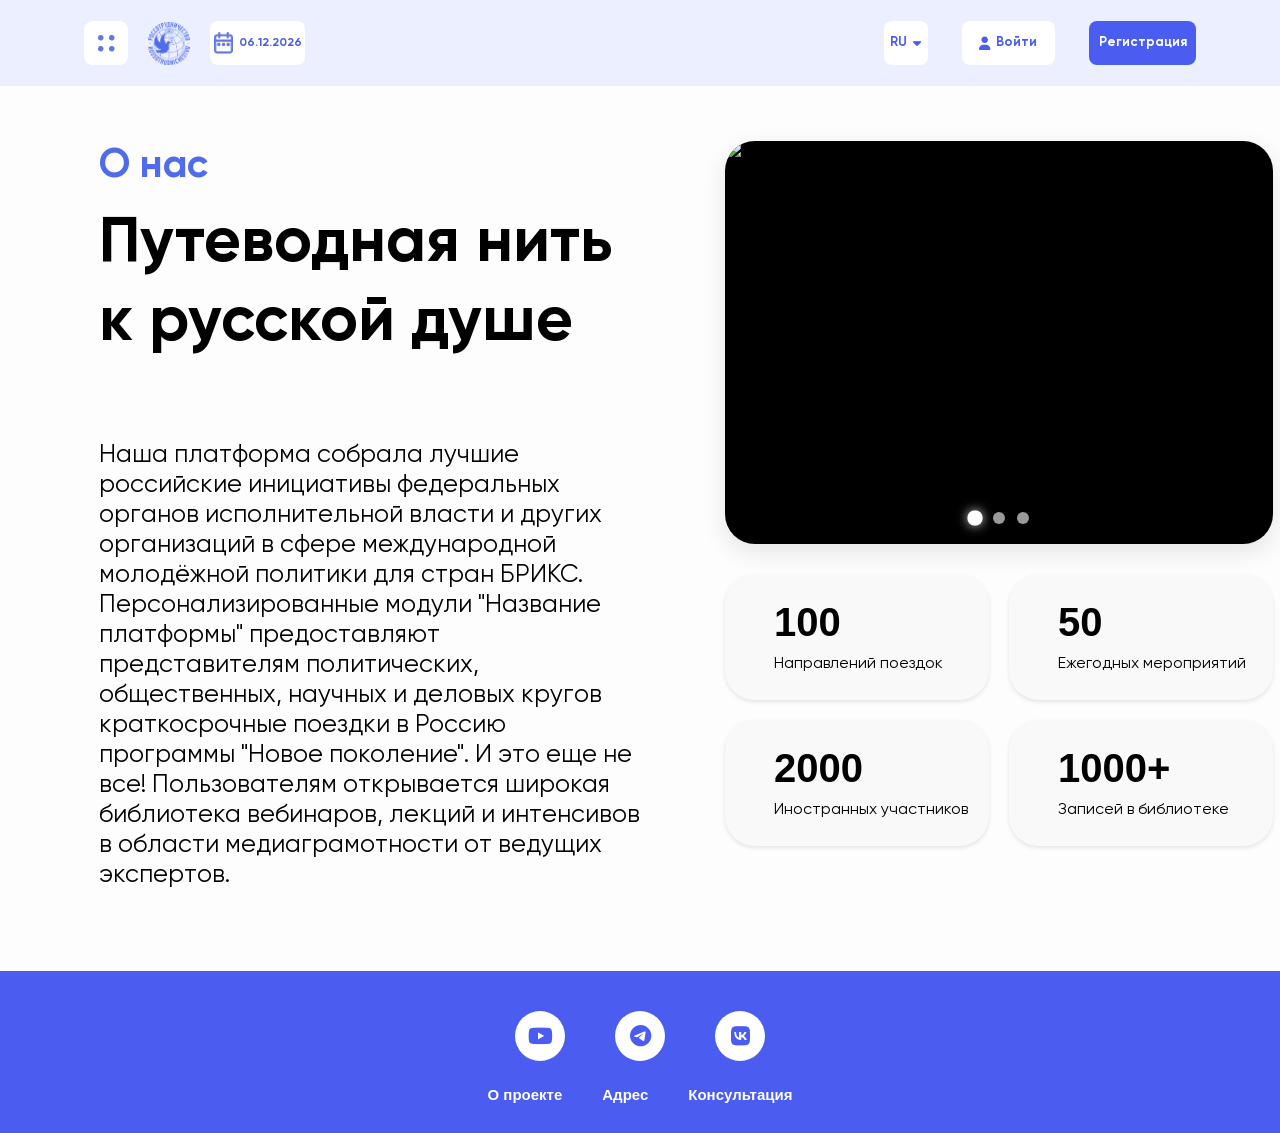
==== HTML/about.html @ 33af3122 "add new pages" ====
<!DOCTYPE html>
<html lang="ru">
<head>
  <meta charset="UTF-8">
  <meta name="viewport" content="width=device-width, initial-scale=1.0">
  <title>О нас</title>
   <link rel="stylesheet" href="/CSS/about.css">
  <link rel="stylesheet" href="/CSS/header_footer.css?v=1" />
  <link rel="stylesheet" href="https://cdnjs.cloudflare.com/ajax/libs/font-awesome/6.5.0/css/all.min.css">
  <link rel="stylesheet" href="path/to/font-awesome/css/all.min.css">
    
</head>

<body>
    <!-- ===== HEADER ===== -->
  <div data-include="/partials/header.html"></div>
  <!-- ===== MAIN CONTENT ===== -->
  <main>
    <section class="hero-section">
      <div class="container hero-container">
        <div class="hero-content">
          <!-- SLIDER LEFT SIDE-->
          <div class="hero-left">
            <p class="page-name">О нас</p>
            <h1 class="hero-title">Путеводная нить к русской душе</h1>
            <p class="hero-description">
              Наша платформа собрала лучшие российские инициативы федеральных органов исполнительной власти и других организаций 
              в сфере международной молодёжной политики для стран БРИКС. Персонализированные модули "Название платформы" предоставляют представителям политических, общественных, научных и деловых кругов краткосрочные поездки в Россию программы "Новое поколение". И это еще не все! Пользователям открывается широкая библиотека вебинаров, лекций 
              и интенсивов в области медиаграмотности 
              от ведущих экспертов.
            </p>
          </div>
          
          <!-- SLIDER RIGHT SIDE -->
          <div class="hero-right">
            <div class="slider-container">
              <div class="slider">
                <div class="slide active">
                    <img src="/PICS_LOGOs/about1.png" alt="Проекты" class="slider-image">
                </div>
                 <div class="slide">
                    <img src="/PICS_LOGOs/about2.jpg" alt="Проекты" class="slider-image">
                  </div>
                  <div class="slide">
                    <img src="/PICS_LOGOs/about3.jpg" alt="Курсы" class="slider-image">
                  </div>
                </div>
                <div class="slider-dots">
                  <span class="dot active" data-slide="0"></span>
                  <span class="dot" data-slide="1"></span>
                  <span class="dot" data-slide="2"></span>
                </div>
              </div>
              
              <div class="mini-banners-right">
                <!-- Минибаннер 1 -->
                <div class="mini-banner">
                  <h3 class="mini-banner-title">100</h3>
                  <p class="mini-banner-text">
                    Направлений поездок
                  </p>
                </div>
                
                <!-- Минибаннер 2 -->
                <div class="mini-banner">
                  <h3 class="mini-banner-title">50</h3>
                  <p class="mini-banner-text">
                    Ежегодных мероприятий
                  </p>
                </div>
                
                <!-- Минибаннер 3 -->
                <div class="mini-banner">
                  <h3 class="mini-banner-title">2000</h3>
                  <p class="mini-banner-text">
                    Иностранных участников
                  </p>
                </div>
                
                <!-- Минибаннер 4 -->
                <div class="mini-banner">
                  <h3 class="mini-banner-title">1000+</h3>
                  <p class="mini-banner-text">
                    Записей в библиотеке
                  </p>
                </div>
              </div>
            </div>
          </div>
        </div>
      </div>
    </section>
  </main>
 <!-- ===== FOOTER ===== -->
  <div data-include="/partials/footer.html"></div>
  <script src="/JS/main.js"></script>
  <script src="/JS/main_page.js"></script>
</body>
</html>
---- CSS/about.css ----
/* === FONTS === */
@font-face {
  font-family: 'Gilroy bold';
  src: url('../font/Gilroy-Bold.woff2') format('woff2');
}
@font-face {
  font-family: 'Gilroy medium';
  src: url('../font/Gilroy-Medium.woff2') format('woff2');
}
@font-face {
  font-family: 'Gilroy semibold';
  src: url('../font/Gilroy-Semibold.woff2') format('woff2');
}
@font-face {
  font-family: 'Gilroy regular';
  src: url('../font/Gilroy-Regular.woff2') format('woff2');
}
@font-face {
  font-family: 'Gilroy bold2';
  src: url('../font/Gilroy-Bold.woff') format('woff');
}

/* === HERO SECTION === */
.hero-section {
  padding: 40px 0 20px;
  margin-top: 0;
}

.hero-container {
  max-width: 1200px;
  margin: 0 auto;
  padding: 0 20px;
}

.hero-content {
  display: flex;
  gap: 85px; 
  align-items: flex-start;
  margin-bottom: 30px;
  padding: 15px;
}

/*=== SLIDER LEFT SIDE ===*/
.page-name {
  font-family: 'Gilroy bold2', sans-serif; 
  color: #506CEB;
  font-size: 40px;
  margin-bottom: 14px;
}

.hero-left {
  flex: 0 0 50%; 
  display: flex;
  flex-direction: column;
  justify-content: flex-start;
}

.hero-title {
  font-family: 'Gilroy bold2', sans-serif; 
  font-size: 64px; 
  margin-bottom: 68px;
  line-height: auto;
}

.hero-description {
  font-family: 'Gilroy regular', sans-serif;
  margin-top: 10px;
  font-size: 25px;
  line-height: auto;
  color: black;
  margin-bottom: 15px;
  max-width: 100%;
}

/* === SLIDER STYLES === */
.slider-container {
  width: 100%;
  max-width: 549px;
  height: 403px;
  border-radius: 30px;
  overflow: hidden;
  box-shadow: 0 8px 24px rgba(0, 0, 0, 0.1);
  background: #000;
  margin-left: auto; 
  position: relative; 
}

.slider {
  position: relative;
  width: 100%;
  height: 100%;
}

.slide {
  position: absolute;
  top: 0;
  left: 0;
  width: 100%;
  height: 100%;
  opacity: 0;
  transition: opacity 0.5s ease;
}

.slide.active {
  opacity: 1;
}

/* === STYLES FOR VIDEOS & IMAGES === */
.slider-video,
.slider-image {
  width: 100%;
  height: 100%;
  object-fit: cover;
  border-radius: 10px;
}

/* === DOTS IN THE BANNER === */
.slider-dots {
  position: absolute;
  bottom: 20px;
  left: 50%;
  transform: translateX(-50%);
  display: flex;
  gap: 12px;
  z-index: 10;
}

.dot {
  width: 12px;
  height: 12px;
  border-radius: 50%;
  background: rgba(255, 255, 255, 0.6);
  cursor: pointer;
  transition: all 0.3s ease;
  border: 2px solid transparent;
}

.dot.active {
  background: #ffffff;
  transform: scale(1.3);
  box-shadow: 0 0 8px rgba(255, 255, 255, 0.8);
}

.dot:hover {
  background: rgba(255, 255, 255, 0.9);
  transform: scale(1.2);
}

/* === RIGHT SIDE CONTAINER === */
.hero-right {
  flex: 1;
  display: flex;
  flex-direction: column;
  align-items: flex-end;
}
.mini-banners-right {
  display: grid;
  grid-template-columns: repeat(2, 264px);
  gap: 20px;
  margin-top: 30px;
  width: calc(264px * 2 + 20px);
}

.mini-banner {
  width: 264px;
  height: 126px;
  background-color: #F9F9F9;
  border-radius: 30px;
  padding-left: 16px;
  padding-top: 26px;
  box-shadow: 0 2px 4px rgba(0, 0, 0, 0.1);
  transition: transform 0.3s ease, box-shadow 0.3s ease;
  position: relative;
}

.mini-banner:hover {
  transform: translateY(-3px);
  box-shadow: 0 4px 8px rgba(0, 0, 0, 0.15);
}

.mini-banner-title {
  font-size: 40px;
  margin-bottom: 10px;
  padding-left: 33px;
}

.mini-banner-text {
  font-size: 16px;
  line-height: auto;
  font-family: 'Gilroy regular', sans-serif;
  padding-left: 33px;
}
---- CSS/header_footer.css ----
/* === FONTS === */
@font-face {
  font-family: 'Gilroy Bold';
  src: url('/fonts/Gilroy-Bold.woff2') format('woff2');
  font-weight: 700;
  font-style: normal;
  font-display: swap;
}

/* === RESET === */
* {
  margin: 0;
  padding: 0;
  box-sizing: border-box;
  font-family: 'Gilroy Bold', sans-serif;
}

/* === GENERAL === */
body {
  background-color: #fdfdfd;
  display: flex;
  flex-direction: column;
  min-height: 86px;
}

.container {
  width: 90%;
  max-width: 1200px;
  margin: 0 auto;
}

/* === HEADER === */
.site-header {
  position: relative;
  z-index: 1000;
  background-color: #EBEFFF;
  padding: 0;
  height: 86px;
  font-family: 'Gilroy Bold', sans-serif;
}

.header-container {
  display: flex;
  justify-content: space-between;
  align-items: center;
  max-width: 1300px;
  margin: 0 auto;
  padding: 0 20px;
  height: 86px;
  overflow: visible;
}

/* === LEFT SECTION === */
.header-left {
  display: flex;
  align-items: center;
  gap: 20px;
}

.menu-btn {
  background-color: rgba(100, 120, 255, 0.15);
  border: none;
  border-radius: 8px;
  width: 44px;
  height: 44px;
  display: flex;
  align-items: center;
  justify-content: center;
  cursor: pointer;
  transition: all 0.3s ease;
}

.menu-btn i {
  font-size: 1.4rem;
  color: #4a5fdc;
  display: flex;
  align-items: center;
  justify-content: center;
}

.menu-btn:hover {
  background-color: #4a5fdc;
}
.menu-btn:hover i {
  color: #fff;
}

.header-logo {
  height: 43px;
  width: auto;
}
.date-icon{
  width: 20px;
  height: 22px;
}
.date-box {
  display: flex;
  align-items: center;
  justify-content: center;
  gap: 6px;
  background-color: #fff;
  border-radius: 8px;
  color: #4a5fdc;
  font-size: 12px;
  height: 44px;
  width: 95px;
  padding: 0 12px;
}
.date-box i {
  color: #4a5fdc;
  font-size: 13px;
  display: flex;
  align-items: center;
}

/* === RIGHT SECTION === */
.header-right {
  display: flex;
  align-items: center;
  gap: 34px;
  position: relative;
}

/* Buttons */
.lang-btn,
.login-btn {
  background-color: #fff;
  color: #4a5df0;
  border: none;
  border-radius: 8px;
  height: 44px;
  width: 93.5px;
  cursor: pointer;
  display: inline-flex;
  align-items: center;
  justify-content: center;
  gap: 6px;
  font-size: 13px;
  padding: 0 12px;
}

.register-btn {
  background-color: #4a5df0;
  color: #fff;
  border: none;
  height: 44px;
  width: 107px;
  border-radius: 8px;
  cursor: pointer;
  display: inline-flex;
  align-items: center;
  justify-content: center;
  font-size: 13px;
  padding: 0 12px;
}

/* Language switcher */
.language-switcher { 
  position: relative; 
}

.lang-btn {
  background-color: #fff;
  color: #4a5df0;
  border: none;
  border-radius: 8px;
  height: 44px;
  width: 44px;
  font-size: 13px;
  cursor: pointer;
  display: inline-flex;
  align-items: center;
  justify-content: center;
  gap: 6px;
  padding: 0;
}

.lang-menu {
  position: absolute;
  top: calc(100% + 6px);
  right: 0;
  min-width: 110px;
  background: #ffffff;
  border-radius: 10px;
  box-shadow: 0 12px 28px rgba(16, 32, 95, .12);
  list-style: none;
  padding: 6px;
  margin: 0;
  display: none;
  z-index: 1001;
}

.lang-menu.open { 
  display: block; 
}

.lang-menu li {
  padding: 8px 10px;
  border-radius: 8px;
  color: #344054;
  cursor: pointer;
  font-weight: 600;
  display: flex;
  align-items: center;
  justify-content: center;
}

/* === FOOTER === */
.site-footer {
  margin-top: auto;
  background-color: #4a5df0;
  color: white;
  padding: 40px 0 30px;
  text-align: center;
}

.footer-container {
  display: flex;
  flex-direction: column;
  align-items: center;
  gap: 25px;
}

.footer-icons {
  display: flex;
  justify-content: center;
  gap: 50px;
}
.footer-icons a {
  color: #4a5df0;
  background-color: white;
  font-size: 22px;
  width: 50px;
  height: 50px;
  display: flex;
  align-items: center;
  justify-content: center;
  border-radius: 50%;
  transition: transform 0.3s;
  text-decoration: none;
}
.footer-icons a:hover { 
  transform: scale(1.1); 
}

.footer-links {
  display: flex;
  justify-content: center;
  gap: 40px;
}
.footer-links a {
  color: white;
  text-decoration: none;
  font-size: 15px;
  font-weight: 600;
  transition: opacity 0.3s;
}
.footer-links a:hover { 
  opacity: 0.8; 
}

/* ===== Overlay behind the menu ===== */
.menu-overlay[hidden] { 
  display: none; 
}
.menu-overlay{
  position: fixed;
  inset: 0;
  background: rgba(15, 23, 42, .35);
  backdrop-filter: blur(2px);
  -webkit-backdrop-filter: blur(2px);
  z-index: 900;
}

/* ===== Mega menu panel ===== */
.mega-menu[hidden] { 
  display: none; 
}
.mega-menu{
  position: fixed;
  width: 350px;
  background: #fff;
  border-radius: 16px;
  box-shadow: 0 30px 60px rgba(2, 6, 23, .20);
  z-index: 901;
  opacity: 0;
  transform: translateY(6px);
  transition: opacity .15s ease, transform .15s ease;
}

.mega-menu.open{
  opacity: 1;
  transform: translateY(0);
}

.mega-inner{
  background: #fff;
  border-radius: 12px;
  padding: 18px 22px;
}

.menu-section + .menu-section{ 
  margin-top: 18px; 
}

.menu-caption{
  display: flex; 
  align-items: center; 
  gap: 10px;
  font-weight: 800; 
  font-size: 20px; 
  margin: 4px 0 10px;
}

.cap-ico{
  width: 28px; 
  height: 28px; 
  border-radius: 8px;
  display: grid; 
  place-items: center;
  background: #e9efff; 
  color: #3256ff;
}

.menu-list{ 
  list-style: none; 
  padding: 0; 
  margin: 0; 
}
.menu-list li{ 
  display: flex; 
  align-items: center; 
  gap: 10px; 
  padding: 6px 0; 
}
.menu-list li::before{
  content: ""; 
  width: 8px; 
  height: 8px; 
  border-radius: 50%;
  background: #3256ff;
}
.menu-list a{
  color: #111827; 
  text-decoration: none; 
  font-weight: 500;
}
.menu-list a:hover{ 
  text-decoration: underline; 
}
/* === FIX FOR MEGA-MENU LISTS === */
.menu-list {
    list-style: none !important;
    padding: 0 !important;
    margin: 0 !important;
}

.menu-list li {
    display: flex !important;
    align-items: center !important;
    gap: 10px !important;
    padding: 6px 0 !important;
    margin-bottom: 0 !important;
}

.menu-list li::before {
    content: "" !important;
    width: 8px !important;
    height: 8px !important;
    border-radius: 50% !important;
    background: #3256ff !important;
    flex-shrink: 0 !important;
}

.menu-list a {
    color: #111827 !important;
    text-decoration: none !important;
    font-weight: 500 !important;
    display: block !important;
}

.menu-list a:hover {
    text-decoration: underline !important;
}


.menu-list input[type="checkbox"] {
    display: none !important;
}

.menu-list label {
    display: flex !important;
    align-items: center !important;
    gap: 10px !important;
    cursor: pointer !important;
    width: 100% !important;
}
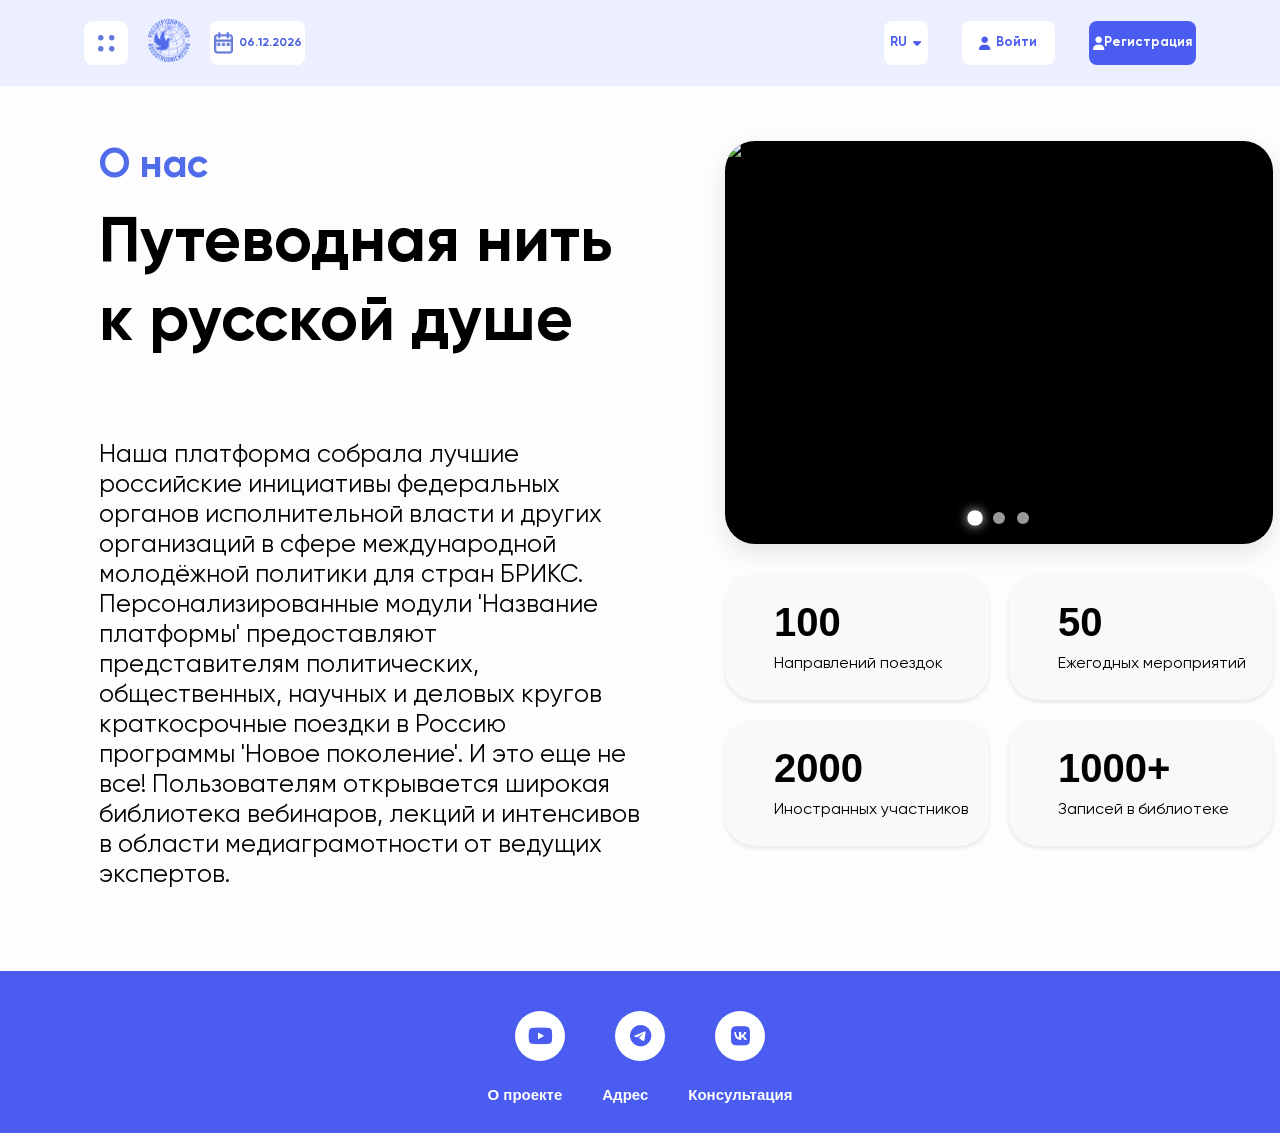
==== commit d2cc4e45: "add translations" ====
--- a/HTML/about.html
+++ b/HTML/about.html
@@ -4,16 +4,15 @@
   <meta charset="UTF-8">
   <meta name="viewport" content="width=device-width, initial-scale=1.0">
   <title>О нас</title>
-   <link rel="stylesheet" href="/CSS/about.css">
+  <link rel="stylesheet" href="/CSS/about.css">
   <link rel="stylesheet" href="/CSS/header_footer.css?v=1" />
   <link rel="stylesheet" href="https://cdnjs.cloudflare.com/ajax/libs/font-awesome/6.5.0/css/all.min.css">
-  <link rel="stylesheet" href="path/to/font-awesome/css/all.min.css">
-    
 </head>
 
 <body>
     <!-- ===== HEADER ===== -->
   <div data-include="/partials/header.html"></div>
+  
   <!-- ===== MAIN CONTENT ===== -->
   <main>
     <section class="hero-section">
@@ -21,9 +20,9 @@
         <div class="hero-content">
           <!-- SLIDER LEFT SIDE-->
           <div class="hero-left">
-            <p class="page-name">О нас</p>
-            <h1 class="hero-title">Путеводная нить к русской душе</h1>
-            <p class="hero-description">
+            <p class="page-name" data-key="aboutPage">О нас</p>
+            <h1 class="hero-title" data-key="heroTitle">Путеводная нить к русской душе</h1>
+            <p class="hero-description" data-key="heroDescription">
               Наша платформа собрала лучшие российские инициативы федеральных органов исполнительной власти и других организаций 
               в сфере международной молодёжной политики для стран БРИКС. Персонализированные модули "Название платформы" предоставляют представителям политических, общественных, научных и деловых кругов краткосрочные поездки в Россию программы "Новое поколение". И это еще не все! Пользователям открывается широкая библиотека вебинаров, лекций 
               и интенсивов в области медиаграмотности 
@@ -56,7 +55,7 @@
                 <!-- Минибаннер 1 -->
                 <div class="mini-banner">
                   <h3 class="mini-banner-title">100</h3>
-                  <p class="mini-banner-text">
+                  <p class="mini-banner-text" data-key="travelDirections">
                     Направлений поездок
                   </p>
                 </div>
@@ -64,7 +63,7 @@
                 <!-- Минибаннер 2 -->
                 <div class="mini-banner">
                   <h3 class="mini-banner-title">50</h3>
-                  <p class="mini-banner-text">
+                  <p class="mini-banner-text" data-key="annualEvents">
                     Ежегодных мероприятий
                   </p>
                 </div>
@@ -72,7 +71,7 @@
                 <!-- Минибаннер 3 -->
                 <div class="mini-banner">
                   <h3 class="mini-banner-title">2000</h3>
-                  <p class="mini-banner-text">
+                  <p class="mini-banner-text" data-key="foreignParticipants">
                     Иностранных участников
                   </p>
                 </div>
@@ -80,7 +79,7 @@
                 <!-- Минибаннер 4 -->
                 <div class="mini-banner">
                   <h3 class="mini-banner-title">1000+</h3>
-                  <p class="mini-banner-text">
+                  <p class="mini-banner-text" data-key="libraryRecords">
                     Записей в библиотеке
                   </p>
                 </div>
@@ -91,9 +90,41 @@
       </div>
     </section>
   </main>
- <!-- ===== FOOTER ===== -->
+  
+  <!-- ===== FOOTER ===== -->
   <div data-include="/partials/footer.html"></div>
+  
+  <!-- Подключаем скрипты -->
+  <script src="/JS/translations.js"></script>
+  <script src="/JS/language-switcher.js"></script>
   <script src="/JS/main.js"></script>
   <script src="/JS/main_page.js"></script>
+  
+  <!-- Дополнительный скрипт для обработки динамически загруженных элементов -->
+  <script>
+    // Если используется динамическая загрузка элементов (data-include)
+    // можно добавить наблюдение за изменениями DOM
+    let observer = new MutationObserver(function(mutations) {
+      mutations.forEach(function(mutation) {
+        if (mutation.addedNodes.length) {
+          // Принудительно обновляем переводы при добавлении новых элементов
+          setTimeout(() => {
+            if (window.languageSwitcher) {
+              window.languageSwitcher.refreshTranslations();
+            }
+          }, 200);
+        }
+      });
+    });
+
+    // Начинаем наблюдение
+    observer.observe(document.body, {
+      childList: true,
+      subtree: true
+    });
+
+    // Делаем languageSwitcher глобально доступным
+    window.languageSwitcher = languageSwitcher;
+  </script>
 </body>
 </html>
